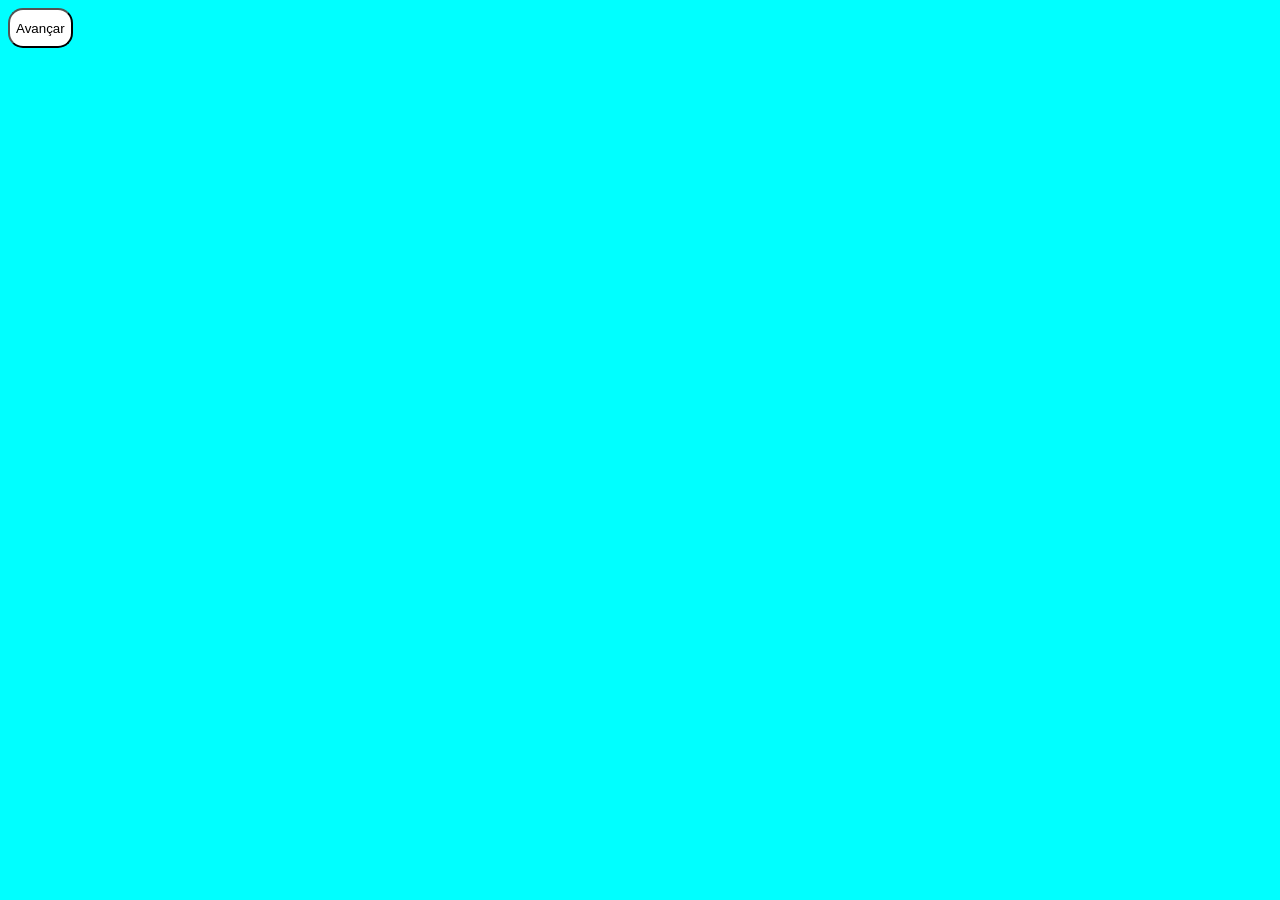
==== index.html @ 69aa07fb "Add files via upload" ====
<!DOCTYPE html>
<html lang="en">
<head>
    <meta charset="UTF-8">
    <meta name="viewport" content="width=device-width, initial-scale=1.0">
    <title>Clubes brasileiros</title>
</head>
<body>
    <style>body{background-color: aqua;}</style>
    <a href="page.1.html"><button style="background-color: white; border-radius: 15px; height: 40px; column-rule-color: antiquewhite;">Avançar</button></a>

</body>
</html>
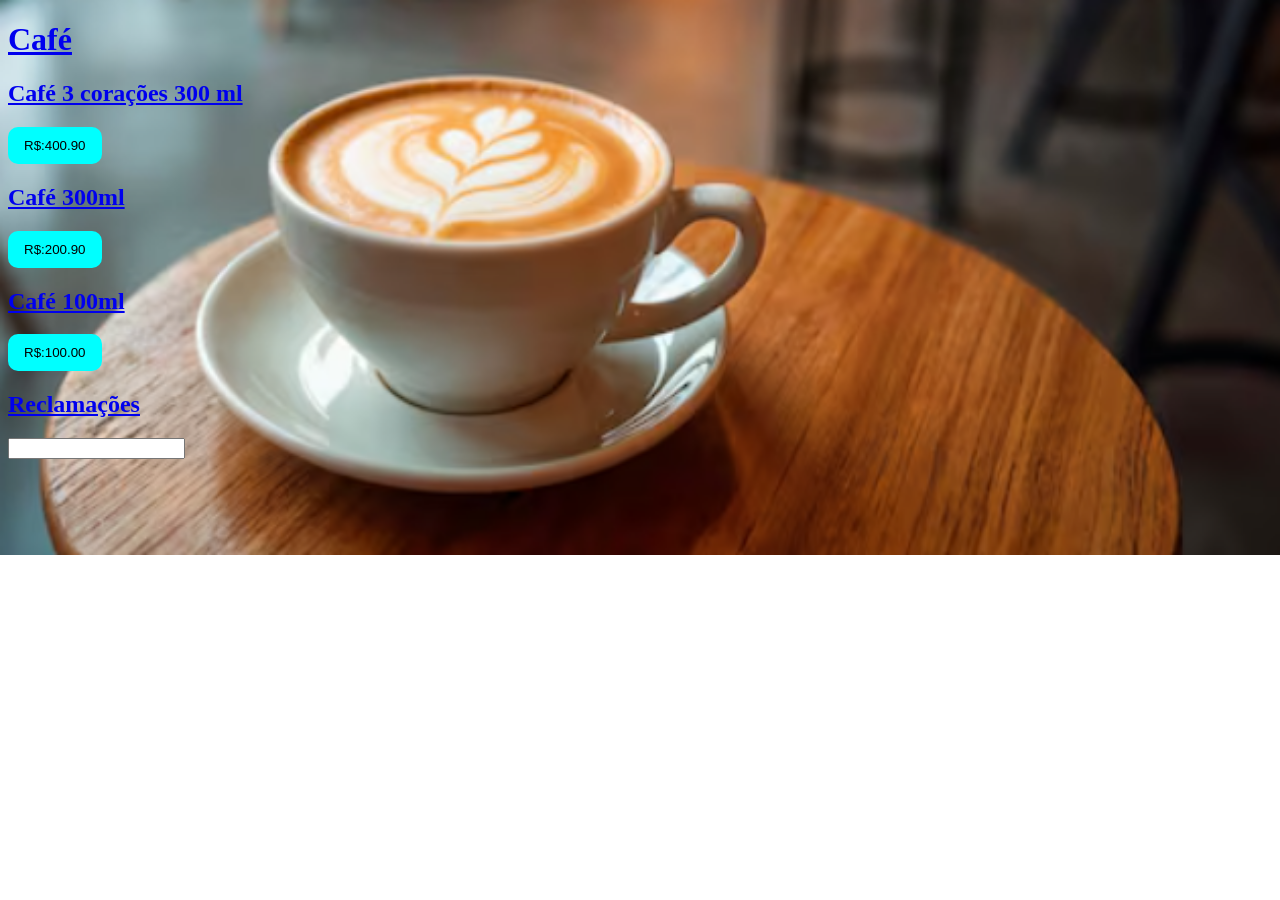
==== commit fa54788f: "Add files via upload" ====
--- a/index.html
+++ b/index.html
@@ -1,13 +1,52 @@
 <!DOCTYPE html>
 <html lang="en">
+
 <head>
-    <meta charset="UTF-8">
-    <meta name="viewport" content="width=device-width, initial-scale=1.0">
-    <title>Clubes brasileiros</title>
+  <meta charset="UTF-8">
+  <meta name="viewport" content="width=device-width, initial-scale=1.0">
+  <title>Clubes brasileiros</title>
+  <link rel="stylesheet" href="style.css">
 </head>
+
 <body>
-    <style>body{background-color: aqua;}</style>
-    <a href="page.1.html"><button style="background-color: white; border-radius: 15px; height: 40px; column-rule-color: antiquewhite;">Avançar</button></a>
+  <style>
+    body {
+      background-image: url(cafe_padaria.png);
+      background-size: 100%;
+      background-position: center;
+      background-repeat: no-repeat;
+    }
+  </style>
 
 </body>
+
+<body>
+
+
+  <div class="conteudo">
+  
+<a href="[data-uri]">  <h1>Café</h1>
+
+
+  <h2>Café 3 corações 300 ml</h2>
+  <button class="cafe">R$:400.90</button>
+
+
+  <h2>Café 300ml</h2>
+  <button class="cafe">R$:200.90</button>
+
+
+  <h2>Café 100ml</h2>
+  <button class="cafe">R$:100.00</button>
+
+
+  <h2>Reclamações</h2>
+  <input type="text" name="Reclamações" id="reclamações"></a>
+  </div>
+
+
+
+
+</body>
+
 </html>
--- a/style.css
+++ b/style.css
@@ -0,0 +1,14 @@
+.cafe {
+    background-color: aqua;
+    color: black;
+    border: 10px solid transparent;
+    border-radius: 10px;
+    transition: transform 0.3s ease, background-color 0.3s ease;
+}
+
+.cafe:hover {
+    transform: scale(1.1);
+    color: black;
+    background-color: blue;
+
+}
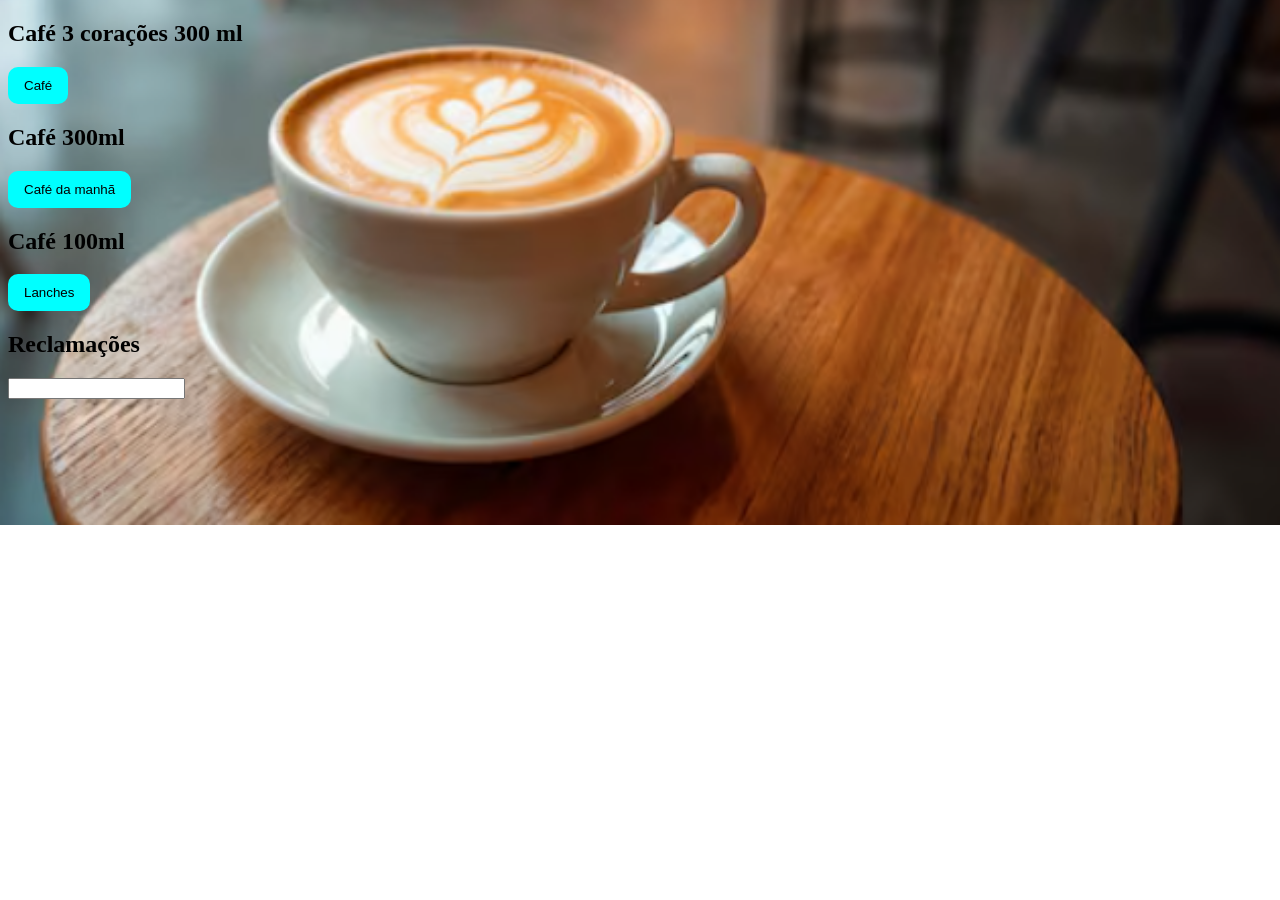
==== commit e7e817ad: "Add files via upload" ====
--- a/index.html
+++ b/index.html
@@ -9,6 +9,7 @@
 </head>
 
 <body>
+  
   <style>
     body {
       background-image: url(cafe_padaria.png);
@@ -17,35 +18,18 @@
       background-repeat: no-repeat;
     }
   </style>
-
-</body>
-
-<body>
-
-
-  <div class="conteudo">
   
-<a href="[data-uri]">  <h1>Café</h1>
-
-
   <h2>Café 3 corações 300 ml</h2>
-  <button class="cafe">R$:400.90</button>
-
-
+  <a href="page.1.html"><button class="cafe">Café</button></a>
+  
   <h2>Café 300ml</h2>
-  <button class="cafe">R$:200.90</button>
-
+  <a href="page.1.html"> <button class="cafe">Café da manhã</button></a>
 
   <h2>Café 100ml</h2>
-  <button class="cafe">R$:100.00</button>
-
+  <a href="page.1.html">  <button class="cafe">Lanches</button></a>
 
   <h2>Reclamações</h2>
   <input type="text" name="Reclamações" id="reclamações"></a>
-  </div>
-
-
-
 
 </body>
 
--- a/style.css
+++ b/style.css
@@ -1,4 +1,20 @@
 .cafe {
+    background-color: aqua;
+    color: black;
+    border: 10px solid transparent;
+    border-radius: 10px;
+    transition: transform 0.3s ease, background-color 0.3s ease;
+ 
+}
+
+.cafe:hover {
+    transform: scale(1.1);
+    color: black;
+    background-color: blue;
+
+}
+
+.cofe {
     background-color: aqua;
     color: black;
     border: 10px solid transparent;
@@ -6,9 +22,11 @@
     transition: transform 0.3s ease, background-color 0.3s ease;
 }
 
-.cafe:hover {
+.cofe:hover {
     transform: scale(1.1);
-    color: black;
-    background-color: blue;
+    color: white;
+    background-color:brown;
 
-}+}
+
+
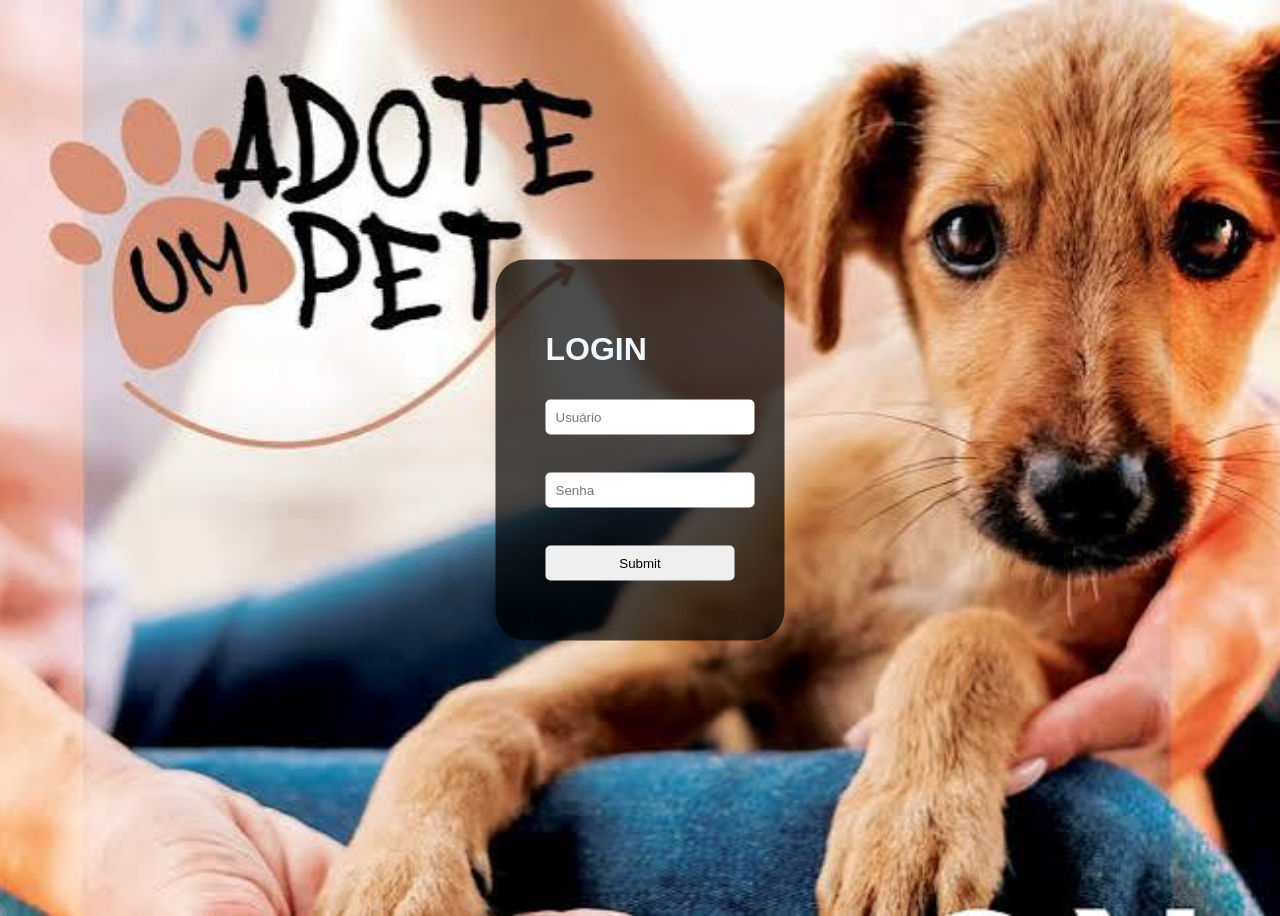
==== commit 91691673: "Add files via upload" ====
--- a/index.html
+++ b/index.html
@@ -1,36 +1,71 @@
 <!DOCTYPE html>
-<html lang="en">
+<html lang="pt-br">
+<head>
+    <meta charset="UTF-8">
+    <meta name="viewport" content="width=device-width, initial-scale=1.0">
+    <link rel="stylesheet" href="style.css">
+    <title>Tela de Login</title>
 
-<head>
-  <meta charset="UTF-8">
-  <meta name="viewport" content="width=device-width, initial-scale=1.0">
-  <title>Clubes brasileiros</title>
-  <link rel="stylesheet" href="style.css">
+<style>
+body {
+    font-family: Arial, sans-serif;
+    background-image: url('adote.jpg');
+    padding: 0;
+  height: 100vh;
+    background-size: cover;
+    background-position: center;
+   
+}
+
+.login {
+    background-color: rgba(0, 0, 0, 0.7);
+    position: absolute;
+    top: 50%;
+    left: 50%;
+    transform: translate(-50%, -50%);
+    padding: 50px;
+    border-radius: 30px;
+}
+
+input{
+    
+    width: 100%;
+    padding: 10px;
+    margin: 10px 0;
+    border: none;
+    border-radius: 5px;
+outline: none;
+}
+
+</style>
+
+
 </head>
+<body>
 
-<body>
-  
-  <style>
-    body {
-      background-image: url(cafe_padaria.png);
-      background-size: 100%;
-      background-position: center;
-      background-repeat: no-repeat;
-    }
-  </style>
-  
-  <h2>Café 3 corações 300 ml</h2>
-  <a href="page.1.html"><button class="cafe">Café</button></a>
-  
-  <h2>Café 300ml</h2>
-  <a href="page.1.html"> <button class="cafe">Café da manhã</button></a>
+    <div class="login">
+           <h1 style="color: aliceblue;">LOGIN</h1>
+    <input type="text" placeholder="Usuário" id="login" >
+    <br> <br>
+    <input type="password" placeholder="Senha" id="senha">
+    <br> <br>
+  <input class="botao" type="submit"  onclick="login()" return false;> 
+</div>      
+ 
+<script>
+function login() {
+var login = document.getElementById("login").value;
+var senha = document.getElementById("senha").value;
 
-  <h2>Café 100ml</h2>
-  <a href="page.1.html">  <button class="cafe">Lanches</button></a>
+if (login === "edu" && senha === "2010") {
+    alert("Login bem-sucedido!");
+    location.href = "site_adocao_amor_de_patas.html";
+} else {
+    alert("Usuário ou senha incorretos.");
+        }
+}
+</script>
 
-  <h2>Reclamações</h2>
-  <input type="text" name="Reclamações" id="reclamações"></a>
 
 </body>
-
-</html>+    </html>
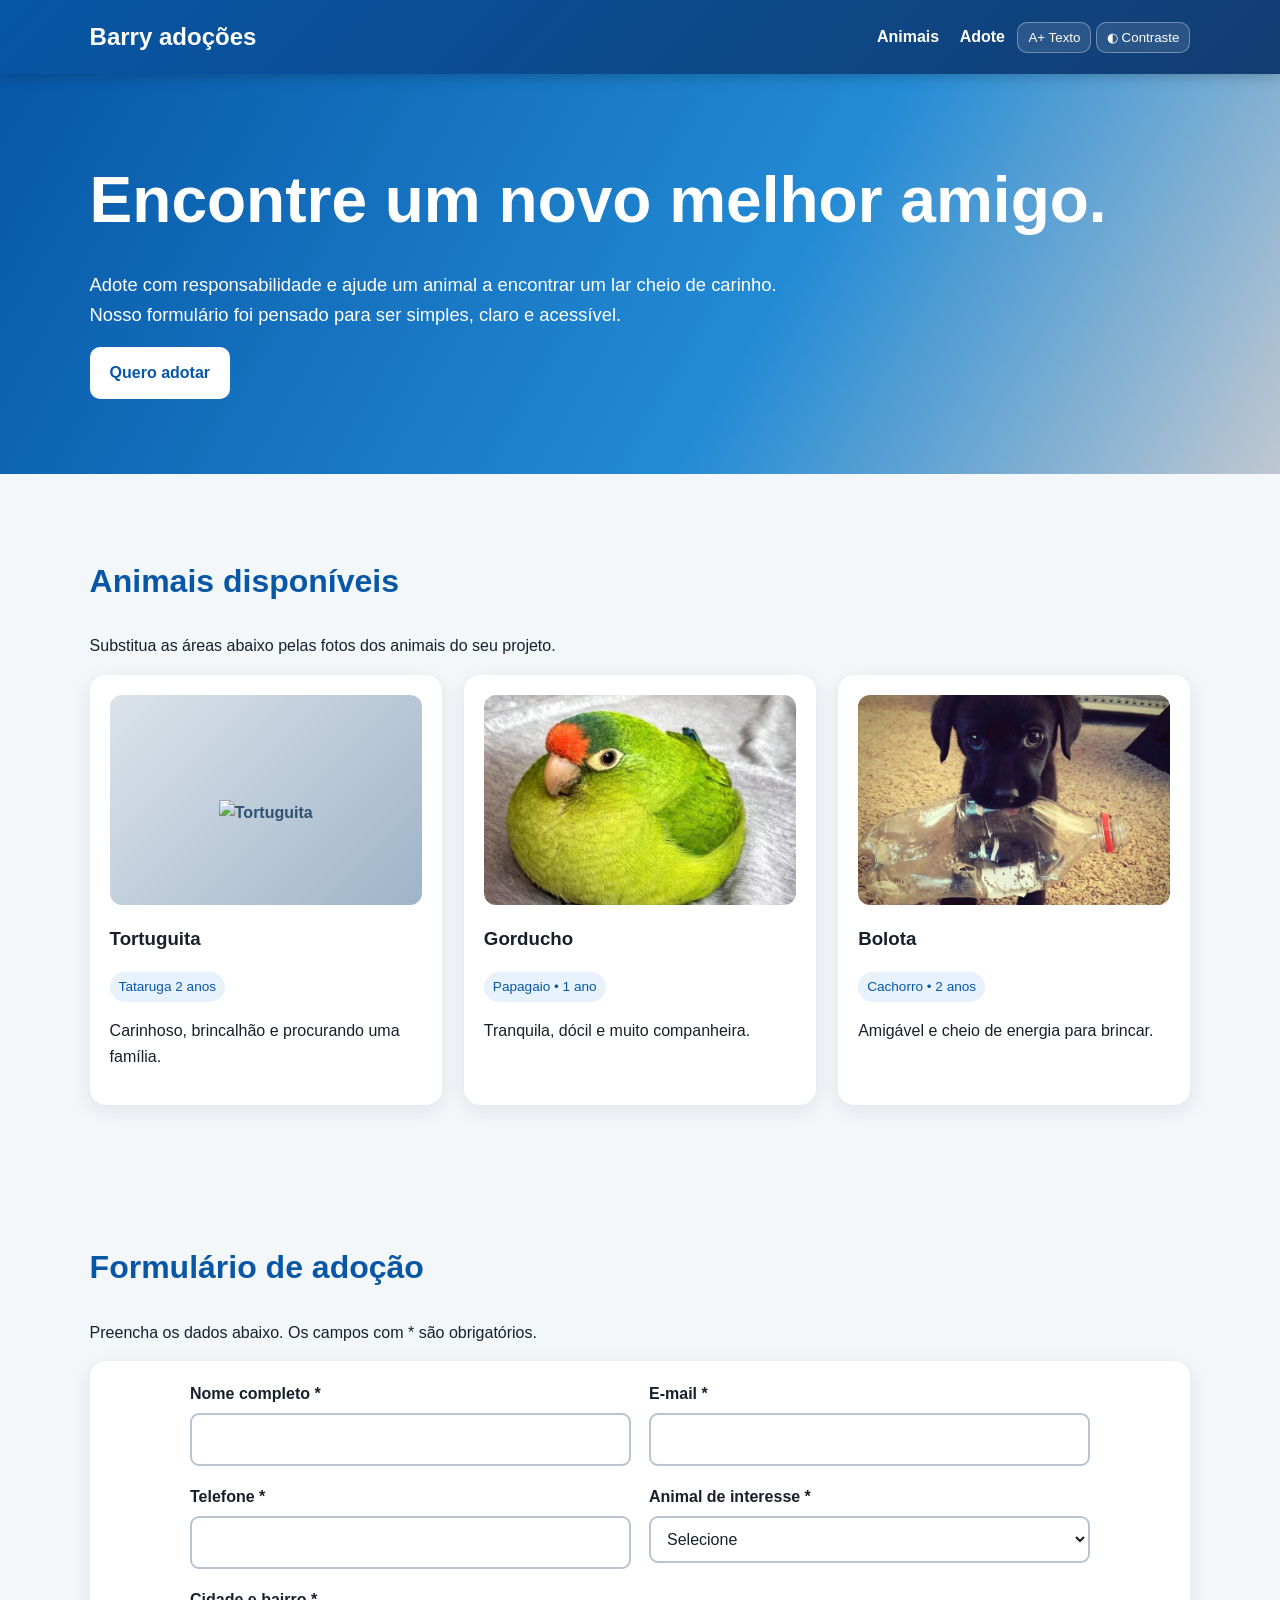
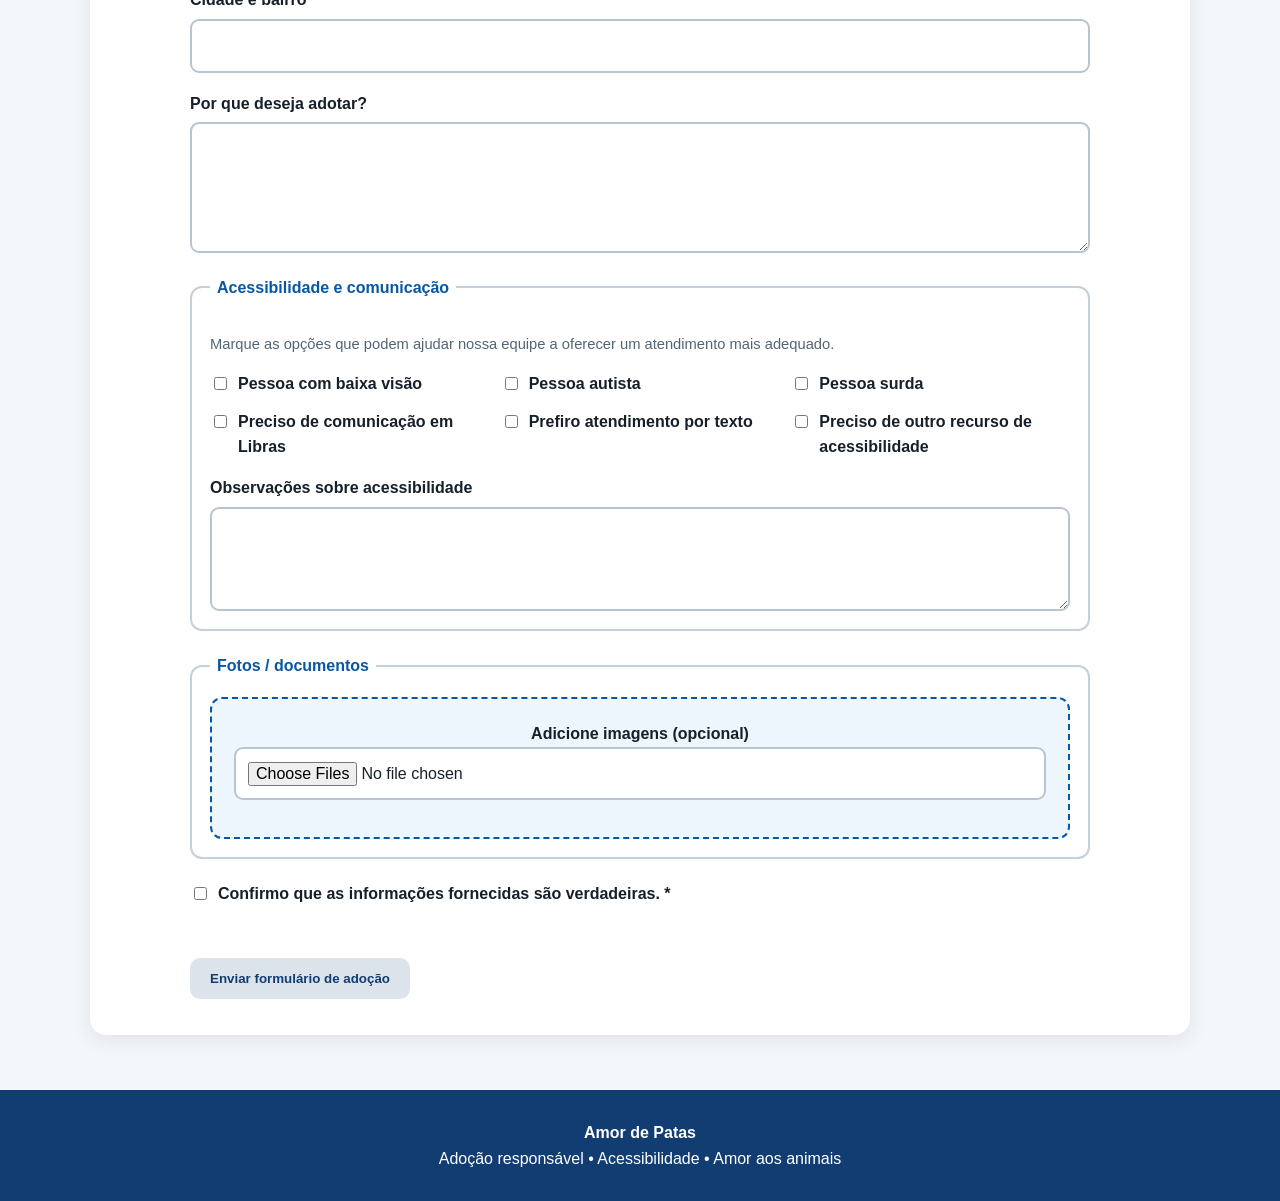
==== commit 73db6bb6: "Add files via upload" ====
--- a/index.html
+++ b/index.html
@@ -1,71 +1,653 @@
-<!DOCTYPE html>
-<html lang="pt-br">
-<head>
-    <meta charset="UTF-8">
-    <meta name="viewport" content="width=device-width, initial-scale=1.0">
-    <link rel="stylesheet" href="style.css">
-    <title>Tela de Login</title>
-
-<style>
-body {
-    font-family: Arial, sans-serif;
-    background-image: url('adote.jpg');
-    padding: 0;
-  height: 100vh;
-    background-size: cover;
-    background-position: center;
-   
-}
-
-.login {
-    background-color: rgba(0, 0, 0, 0.7);
-    position: absolute;
-    top: 50%;
-    left: 50%;
-    transform: translate(-50%, -50%);
-    padding: 50px;
-    border-radius: 30px;
-}
-
-input{
-    
-    width: 100%;
-    padding: 10px;
-    margin: 10px 0;
-    border: none;
-    border-radius: 5px;
-outline: none;
-}
-
-</style>
-
-
-</head>
-<body>
-
-    <div class="login">
-           <h1 style="color: aliceblue;">LOGIN</h1>
-    <input type="text" placeholder="Usuário" id="login" >
-    <br> <br>
-    <input type="password" placeholder="Senha" id="senha">
-    <br> <br>
-  <input class="botao" type="submit"  onclick="login()" return false;> 
-</div>      
- 
-<script>
-function login() {
-var login = document.getElementById("login").value;
-var senha = document.getElementById("senha").value;
-
-if (login === "edu" && senha === "2010") {
-    alert("Login bem-sucedido!");
-    location.href = "site_adocao_amor_de_patas.html";
-} else {
-    alert("Usuário ou senha incorretos.");
-        }
-}
-</script>
-
-
-</body>
-    </html>+<!DOCTYPE html>
+<html lang="pt-BR">
+
+<head>
+  <meta charset="UTF-8">
+  <meta name="viewport" content="width=device-width, initial-scale=1.0">
+  <title>Amor de Patas | Adoção Responsável</title>
+
+  <style>
+    :root {
+      --blue: #0757a6;
+      --blue2: #0b7bd3;
+      --silver: #dce3ea;
+      --dark: #17202a;
+      --white: #fff;
+      --focus: #ffd43b;
+    }
+
+    * {
+      box-sizing: border-box;
+    }
+
+    html {
+      scroll-behavior: smooth;
+    }
+
+    body {
+      margin: 0;
+      font-family: Arial, Helvetica, sans-serif;
+      color: var(--dark);
+      background: #f4f7fa;
+      line-height: 1.6;
+    }
+
+    body.high-contrast {
+      background: #000;
+      color: #fff;
+    }
+
+    body.high-contrast .card,
+    body.high-contrast header,
+    body.high-contrast footer,
+    body.high-contrast .hero {
+      background: #111;
+      color: #fff;
+    }
+
+    body.large-text {
+      font-size: 118%;
+    }
+
+    header {
+      background: linear-gradient(135deg, var(--blue), #123d72);
+      color: white;
+      padding: 18px 7%;
+      position: sticky;
+      top: 0;
+      z-index: 10;
+      box-shadow: 0 3px 12px #0003;
+    }
+
+    nav {
+      display: flex;
+      align-items: center;
+      justify-content: space-between;
+      gap: 20px;
+      flex-wrap: wrap;
+    }
+
+    .logo {
+      font-size: 1.5rem;
+      font-weight: 800;
+    }
+
+    nav a {
+      color: #fff;
+      text-decoration: none;
+      margin: 0 8px;
+      font-weight: bold;
+    }
+
+    nav a:hover,
+    nav a:focus {
+      text-decoration: underline;
+    }
+
+    .access {
+      background: #ffffff1c;
+      border: 1px solid #ffffff55;
+      border-radius: 10px;
+      padding: 7px 10px;
+      color: #fff;
+      cursor: pointer;
+    }
+
+    .hero {
+      padding: 75px 7%;
+      color: white;
+      background: linear-gradient(120deg, #0757a6, #238bd5 60%, #bfc8d1);
+    }
+
+    .hero h1 {
+      font-size: clamp(2.2rem, 5vw, 4rem);
+      margin: 0 0 12px;
+    }
+
+    .hero p {
+      max-width: 720px;
+      font-size: 1.15rem;
+    }
+
+    .btn {
+      display: inline-block;
+      border: 0;
+      border-radius: 10px;
+      padding: 13px 20px;
+      background: var(--silver);
+      color: #123d72;
+      font-weight: 800;
+      text-decoration: none;
+      cursor: pointer;
+    }
+
+    .btn.primary {
+      background: #fff;
+      color: var(--blue);
+    }
+
+    section {
+      padding: 55px 7%;
+    }
+
+    h2 {
+      color: var(--blue);
+      font-size: 2rem;
+    }
+
+    .cards {
+      display: grid;
+      grid-template-columns: repeat(auto-fit, minmax(220px, 1fr));
+      gap: 22px;
+    }
+
+    .card {
+      background: white;
+      border-radius: 16px;
+      padding: 20px;
+      box-shadow: 0 5px 20px #17202a18;
+    }
+
+    .animal-img {
+      height: 210px;
+      border-radius: 12px;
+      background: linear-gradient(135deg, #dce3ea, #9eb4c9);
+      display: flex;
+      align-items: center;
+      justify-content: center;
+      overflow: hidden;
+      margin-bottom: 15px;
+    }
+
+    .animal-img img {
+      width: 100%;
+      height: 100%;
+      object-fit: cover;
+    }
+
+    .placeholder {
+      text-align: center;
+      color: #31516e;
+      font-weight: bold;
+    }
+
+    .tag {
+      display: inline-block;
+      background: #e7f2fc;
+      color: var(--blue);
+      padding: 4px 9px;
+      border-radius: 20px;
+      font-size: 0.85rem;
+    }
+
+    form {
+      max-width: 900px;
+      margin: auto;
+    }
+
+    .form-grid {
+      display: grid;
+      grid-template-columns: repeat(2, 1fr);
+      gap: 18px;
+    }
+
+    .field {
+      display: flex;
+      flex-direction: column;
+      gap: 6px;
+    }
+
+    .field.full {
+      grid-column: 1 / -1;
+    }
+
+    label {
+      font-weight: bold;
+    }
+
+    input,
+    select,
+    textarea {
+      width: 100%;
+      padding: 12px;
+      border: 2px solid #b8c4cf;
+      border-radius: 9px;
+      font: inherit;
+      background: #fff;
+      color: #17202a;
+    }
+
+    input:focus,
+    select:focus,
+    textarea:focus,
+    button:focus,
+    a:focus {
+      outline: 3px solid var(--focus);
+      outline-offset: 2px;
+    }
+
+    fieldset {
+      border: 2px solid #c4d0da;
+      border-radius: 12px;
+      padding: 18px;
+      margin: 22px 0;
+    }
+
+    legend {
+      font-weight: 800;
+      color: var(--blue);
+      padding: 0 7px;
+    }
+
+    .checks {
+      display: grid;
+      grid-template-columns: repeat(auto-fit, minmax(220px, 1fr));
+      gap: 12px;
+    }
+
+    .check {
+      display: flex;
+      gap: 8px;
+      align-items: flex-start;
+    }
+
+    .check input {
+      width: auto;
+      margin-top: 6px;
+    }
+
+    .image-upload {
+      border: 2px dashed var(--blue);
+      padding: 22px;
+      border-radius: 12px;
+      text-align: center;
+      background: #eef6fd;
+    }
+
+    #preview {
+      display: grid;
+      grid-template-columns: repeat(auto-fit, minmax(130px, 1fr));
+      gap: 10px;
+      margin-top: 15px;
+    }
+
+    #preview img {
+      width: 100%;
+      height: 120px;
+      object-fit: cover;
+      border-radius: 10px;
+    }
+
+    .note {
+      font-size: 0.92rem;
+      color: #536575;
+    }
+
+    footer {
+      background: #123d72;
+      color: white;
+      text-align: center;
+      padding: 30px 7%;
+    }
+
+    @media (max-width: 700px) {
+      .form-grid {
+        grid-template-columns: 1fr;
+      }
+
+      .field.full {
+        grid-column: auto;
+      }
+    }
+  </style>
+</head>
+
+<body>
+
+  <header>
+    <nav aria-label="Navegação principal">
+
+      <div class="logo">
+         Barry adoções
+      </div>
+
+      <div>
+        <a href="#animais">Animais</a>
+        <a href="#adote">Adote</a>
+
+        <button
+          class="access"
+          onclick="document.body.classList.toggle('large-text')"
+          aria-label="Aumentar ou diminuir o tamanho do texto">
+          A+ Texto
+        </button>
+
+        <button
+          class="access"
+          onclick="document.body.classList.toggle('high-contrast')"
+          aria-label="Ativar ou desativar alto contraste">
+          ◐ Contraste
+        </button>
+      </div>
+
+    </nav>
+  </header>
+
+  <main>
+
+    <section class="hero">
+
+      <h1>Encontre um novo melhor amigo.</h1>
+
+      <p>
+        Adote com responsabilidade e ajude um animal a encontrar um lar cheio de carinho.
+        Nosso formulário foi pensado para ser simples, claro e acessível.
+      </p>
+
+      <a class="btn primary" href="#adote">
+        Quero adotar
+      </a>
+
+    </section>
+
+    <section id="animais">
+
+      <h2> Animais disponíveis</h2>
+
+      <p>
+        Substitua as áreas abaixo pelas fotos dos animais do seu projeto.
+      </p>
+
+      <div class="cards">
+
+        <article class="card">
+
+          <div class="animal-img">
+            <div class="placeholder">
+              <br>
+            <img src="tortuguita.jpg" alt="Tortuguita">
+            </div>
+          </div>
+
+          <h3>Tortuguita</h3>
+
+          <span class="tag">
+           Tataruga 2 anos
+          </span>
+
+          <p>
+            Carinhoso, brincalhão e procurando uma família.
+          </p>
+
+        </article>
+
+        <article class="card">
+
+          <div class="animal-img">
+            <div class="placeholder">
+                                   <br>
+              <img src="gorducho.jpg" alt="">
+            </div>
+          </div>
+
+          <h3>Gorducho</h3>
+
+          <span class="tag">
+            Papagaio • 1 ano
+          </span>
+
+          <p>
+            Tranquila, dócil e muito companheira.
+          </p>
+
+        </article>
+
+        <article class="card">
+
+          <div class="animal-img">
+            <div class="placeholder">
+              <br>
+              <img src="bolota.jpg" alt="">
+            </div>
+          </div>
+
+          <h3>Bolota</h3>
+
+          <span class="tag">
+            Cachorro • 2 anos
+          </span>
+
+          <p>
+            Amigável e cheio de energia para brincar.
+          </p>
+
+        </article>
+
+      </div>
+
+    </section>
+
+    <section id="adote">
+
+      <h2> Formulário de adoção</h2>
+
+      <p>
+        Preencha os dados abaixo. Os campos com * são obrigatórios.
+      </p>
+
+      <div class="card">
+
+        <form onsubmit="enviar(event)">
+
+          <div class="form-grid">
+
+            <div class="field">
+              <label for="nome">Nome completo *</label>
+              <input id="nome" required>
+            </div>
+
+            <div class="field">
+              <label for="email">E-mail *</label>
+              <input id="email" type="email" required>
+            </div>
+
+            <div class="field">
+              <label for="tel">Telefone *</label>
+              <input id="tel" type="tel" required>
+            </div>
+
+            <div class="field">
+
+              <label for="animal">
+                Animal de interesse *
+              </label>
+
+              <select id="animal" required>
+                <option value="">Selecione</option>
+                <option>Thor</option>
+                <option>Luna</option>
+                <option>Bob</option>
+              </select>
+
+            </div>
+
+            <div class="field full">
+
+              <label for="endereco">
+                Cidade e bairro *
+              </label>
+
+              <input id="endereco" required>
+
+            </div>
+
+            <div class="field full">
+
+              <label for="motivo">
+                Por que deseja adotar?
+              </label>
+
+              <textarea id="motivo" rows="4"></textarea>
+
+            </div>
+
+          </div>
+
+          <fieldset>
+
+            <legend>
+              Acessibilidade e comunicação
+            </legend>
+
+            <p class="note">
+              Marque as opções que podem ajudar nossa equipe a oferecer
+              um atendimento mais adequado.
+            </p>
+
+            <div class="checks">
+
+              <label class="check">
+                <input type="checkbox">
+                Pessoa com baixa visão
+              </label>
+
+              <label class="check">
+                <input type="checkbox">
+                Pessoa autista
+              </label>
+
+              <label class="check">
+                <input type="checkbox">
+                Pessoa surda
+              </label>
+
+              <label class="check">
+                <input type="checkbox">
+                Preciso de comunicação em Libras
+              </label>
+
+              <label class="check">
+                <input type="checkbox">
+                Prefiro atendimento por texto
+              </label>
+
+              <label class="check">
+                <input type="checkbox">
+                Preciso de outro recurso de acessibilidade
+              </label>
+
+            </div>
+
+            <div class="field" style="margin-top:15px">
+
+              <label for="acess">
+                Observações sobre acessibilidade
+              </label>
+
+              <textarea
+                id="acess"
+                rows="3"
+                placeholder="Conte, se desejar, qual recurso ou forma de comunicação facilita seu atendimento.">
+              </textarea>
+
+            </div>
+
+          </fieldset>
+
+          <fieldset>
+
+            <legend>
+              Fotos / documentos
+            </legend>
+
+            <div class="image-upload">
+
+              <label for="fotos">
+                Adicione imagens (opcional)
+              </label>
+
+              <br>
+
+              <input
+                id="fotos"
+                type="file"
+                accept="image/*"
+                multiple
+                onchange="previewImages(event)">
+
+              <div
+                id="preview"
+                aria-live="polite">
+              </div>
+
+            </div>
+
+          </fieldset>
+
+          <label class="check">
+
+            <input type="checkbox" required>
+
+            Confirmo que as informações fornecidas são verdadeiras. *
+
+          </label>
+
+          <br>
+          <br>
+
+          <button class="btn" type="submit">
+            Enviar formulário de adoção
+          </button>
+
+          <p id="msg" role="status"></p>
+
+        </form>
+
+      </div>
+
+    </section>
+
+  </main>
+
+  <footer>
+
+    <strong>
+       Amor de Patas
+    </strong>
+
+    <br>
+
+    Adoção responsável • Acessibilidade • Amor aos animais
+
+  </footer>
+
+  <script>
+    function previewImages(e) {
+      const box = document.getElementById('preview');
+
+      box.innerHTML = '';
+
+      [...e.target.files].forEach(file => {
+        const img = document.createElement('img');
+
+        img.alt = 'Pré-visualização da imagem selecionada';
+
+        img.src = URL.createObjectURL(file);
+
+        box.appendChild(img);
+      });
+    }
+
+    function enviar(e) {
+      e.preventDefault();
+
+      document.getElementById('msg').textContent =
+        '✅ Formulário preenchido com sucesso! (Demonstração — conecte a um servidor para receber os dados.)';
+
+      document.getElementById('msg').style.color = '#0757a6';
+    }
+  </script>
+
+</body>
+
+</html>
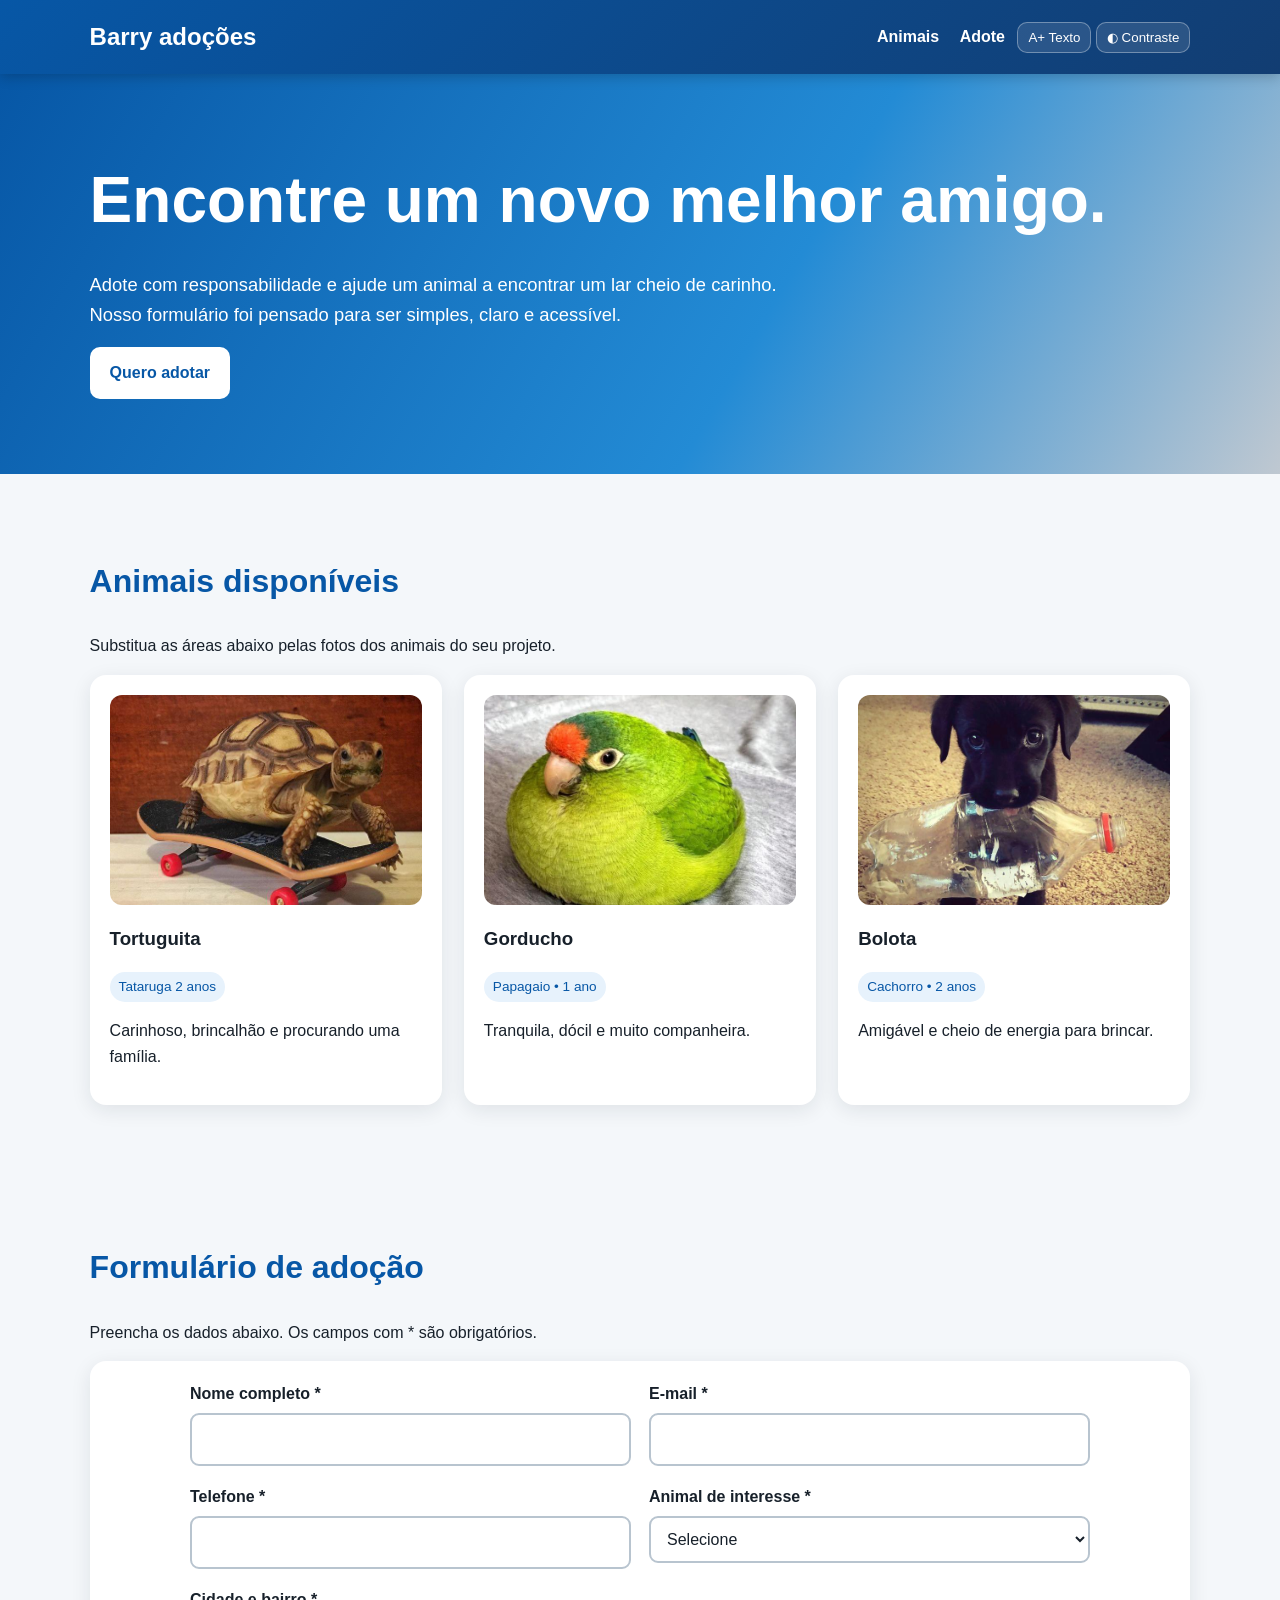
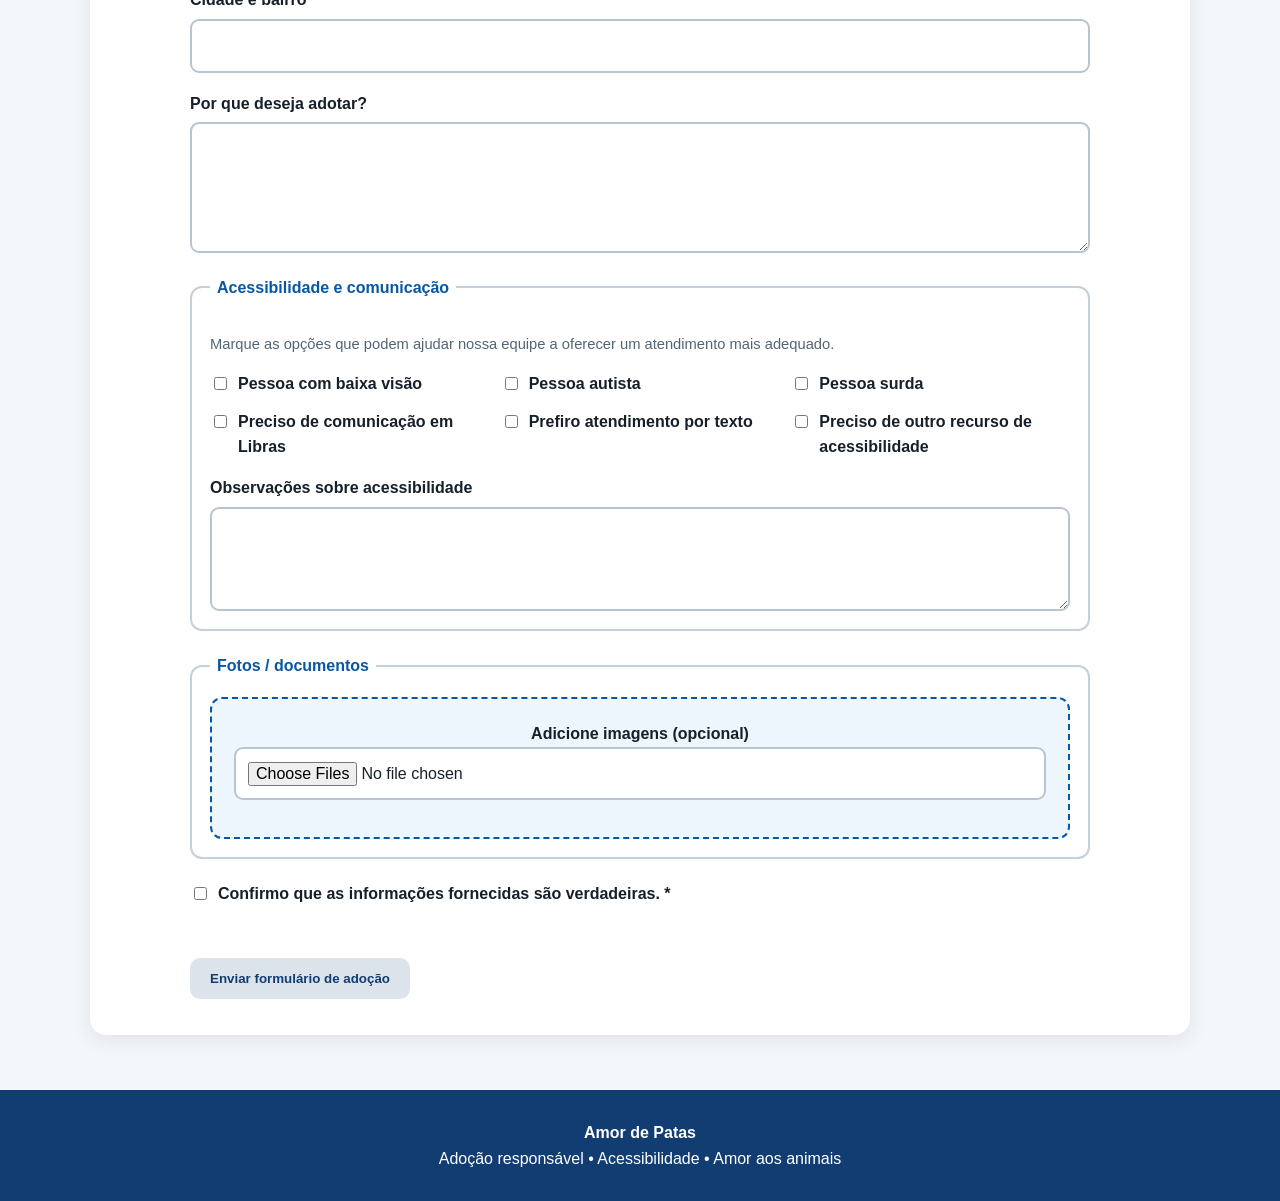
==== commit 0a4d11a2: "Add files via upload" ====
--- a/index.html
+++ b/index.html
@@ -365,7 +365,7 @@
           <div class="animal-img">
             <div class="placeholder">
               <br>
-            <img src="tortuguita.jpg" alt="Tortuguita">
+            <img src="Tortuguita.jpg" alt="Tortuguita">
             </div>
           </div>
 
@@ -464,9 +464,9 @@
 
               <select id="animal" required>
                 <option value="">Selecione</option>
-                <option>Thor</option>
-                <option>Luna</option>
-                <option>Bob</option>
+                <option>Tortuguita</option>
+                <option>Gorducho</option>
+                <option>Bolota</option>
               </select>
 
             </div>
